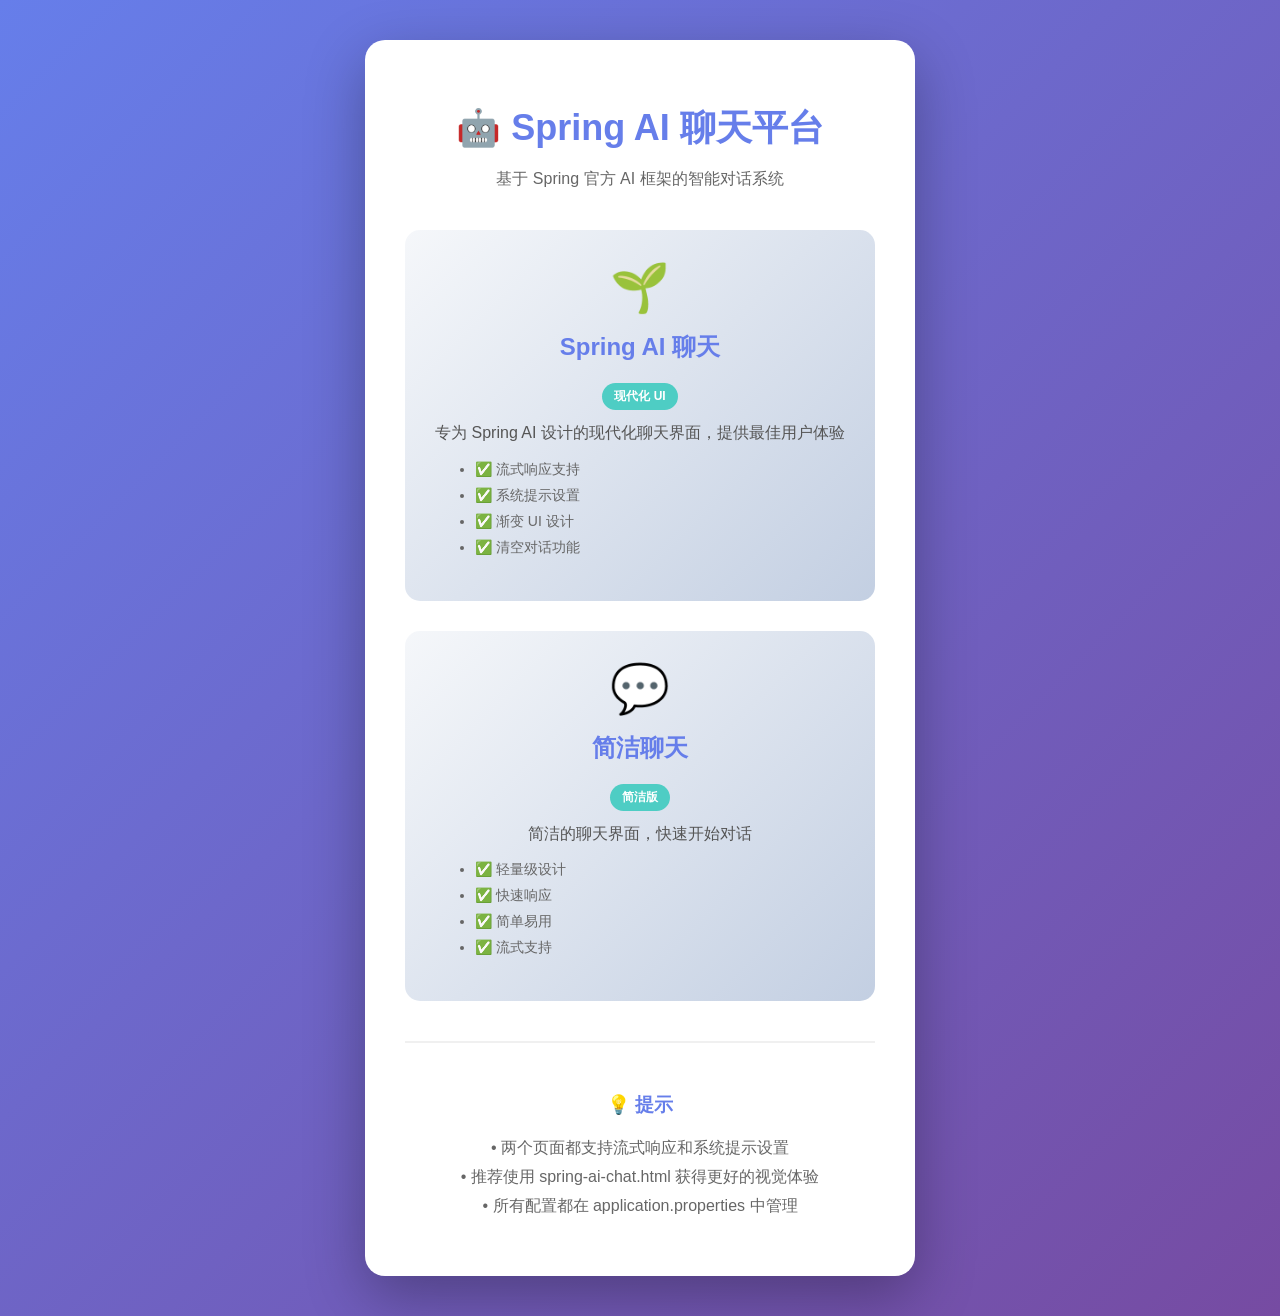
==== src/main/resources/static/index.html @ eeda5f2b "feat(chat): 集成 Spring AI 聊天记忆功能和服务 - 添加 spring-ai-client-chat 依赖支持聊天记忆 - 创建 ChatMemoryService 管理多轮对话" ====
<!DOCTYPE html>
<html lang="zh-CN">
<head>
    <meta charset="UTF-8">
    <meta name="viewport" content="width=device-width, initial-scale=1.0">
    <title>Spring AI 聊天平台</title>
    <style>
        body {
            font-family: 'Segoe UI', Tahoma, Geneva, Verdana, sans-serif;
            max-width: 1000px;
            margin: 0 auto;
            padding: 40px 20px;
            background: linear-gradient(135deg, #667eea 0%, #764ba2 100%);
            min-height: 100vh;
            display: flex;
            align-items: center;
            justify-content: center;
        }
        .container {
            background: white;
            border-radius: 20px;
            padding: 40px;
            box-shadow: 0 20px 60px rgba(0,0,0,0.3);
            text-align: center;
        }
        h1 {
            color: #667eea;
            margin-bottom: 10px;
            font-size: 36px;
        }
        .subtitle {
            color: #666;
            margin-bottom: 40px;
            font-size: 16px;
        }
        .cards {
            display: grid;
            grid-template-columns: repeat(auto-fit, minmax(300px, 1fr));
            gap: 30px;
            margin-top: 30px;
        }
        .card {
            background: linear-gradient(135deg, #f5f7fa 0%, #c3cfe2 100%);
            border-radius: 15px;
            padding: 30px;
            transition: transform 0.3s, box-shadow 0.3s;
            cursor: pointer;
            text-decoration: none;
            color: inherit;
            display: block;
        }
        .card:hover {
            transform: translateY(-10px);
            box-shadow: 0 15px 40px rgba(0,0,0,0.2);
        }
        .card-icon {
            font-size: 48px;
            margin-bottom: 15px;
        }
        .card h2 {
            color: #667eea;
            margin: 10px 0;
            font-size: 24px;
        }
        .card p {
            color: #555;
            line-height: 1.6;
            margin: 10px 0;
        }
        .badge {
            display: inline-block;
            padding: 5px 12px;
            border-radius: 20px;
            font-size: 12px;
            font-weight: bold;
            margin-top: 10px;
        }
        .badge-langchain {
            background-color: #ff6b6b;
            color: white;
        }
        .badge-spring {
            background-color: #4ecdc4;
            color: white;
        }
        .features {
            text-align: left;
            margin-top: 15px;
            font-size: 14px;
        }
        .features li {
            margin: 8px 0;
            color: #666;
        }
    </style>
</head>
<body>
    <div class="container">
        <h1>🤖 Spring AI 聊天平台</h1>
        <p class="subtitle">基于 Spring 官方 AI 框架的智能对话系统</p>
        
        <div class="cards">
            <a href="/spring-ai-chat.html" class="card">
                <div class="card-icon">🌱</div>
                <h2>Spring AI 聊天</h2>
                <span class="badge badge-spring">现代化 UI</span>
                <p>专为 Spring AI 设计的现代化聊天界面，提供最佳用户体验</p>
                <ul class="features">
                    <li>✅ 流式响应支持</li>
                    <li>✅ 系统提示设置</li>
                    <li>✅ 渐变 UI 设计</li>
                    <li>✅ 清空对话功能</li>
                </ul>
            </a>
            
            <a href="/chat.html" class="card">
                <div class="card-icon">💬</div>
                <h2>简洁聊天</h2>
                <span class="badge badge-spring">简洁版</span>
                <p>简洁的聊天界面，快速开始对话</p>
                <ul class="features">
                    <li>✅ 轻量级设计</li>
                    <li>✅ 快速响应</li>
                    <li>✅ 简单易用</li>
                    <li>✅ 流式支持</li>
                </ul>
            </a>
        </div>
        
        <div style="margin-top: 40px; padding-top: 30px; border-top: 2px solid #f0f0f0;">
            <h3 style="color: #667eea; margin-bottom: 15px;">💡 提示</h3>
            <p style="color: #666; line-height: 1.8;">
                • 两个页面都支持流式响应和系统提示设置<br>
                • 推荐使用 spring-ai-chat.html 获得更好的视觉体验<br>
                • 所有配置都在 application.properties 中管理
            </p>
        </div>
    </div>
</body>
</html>
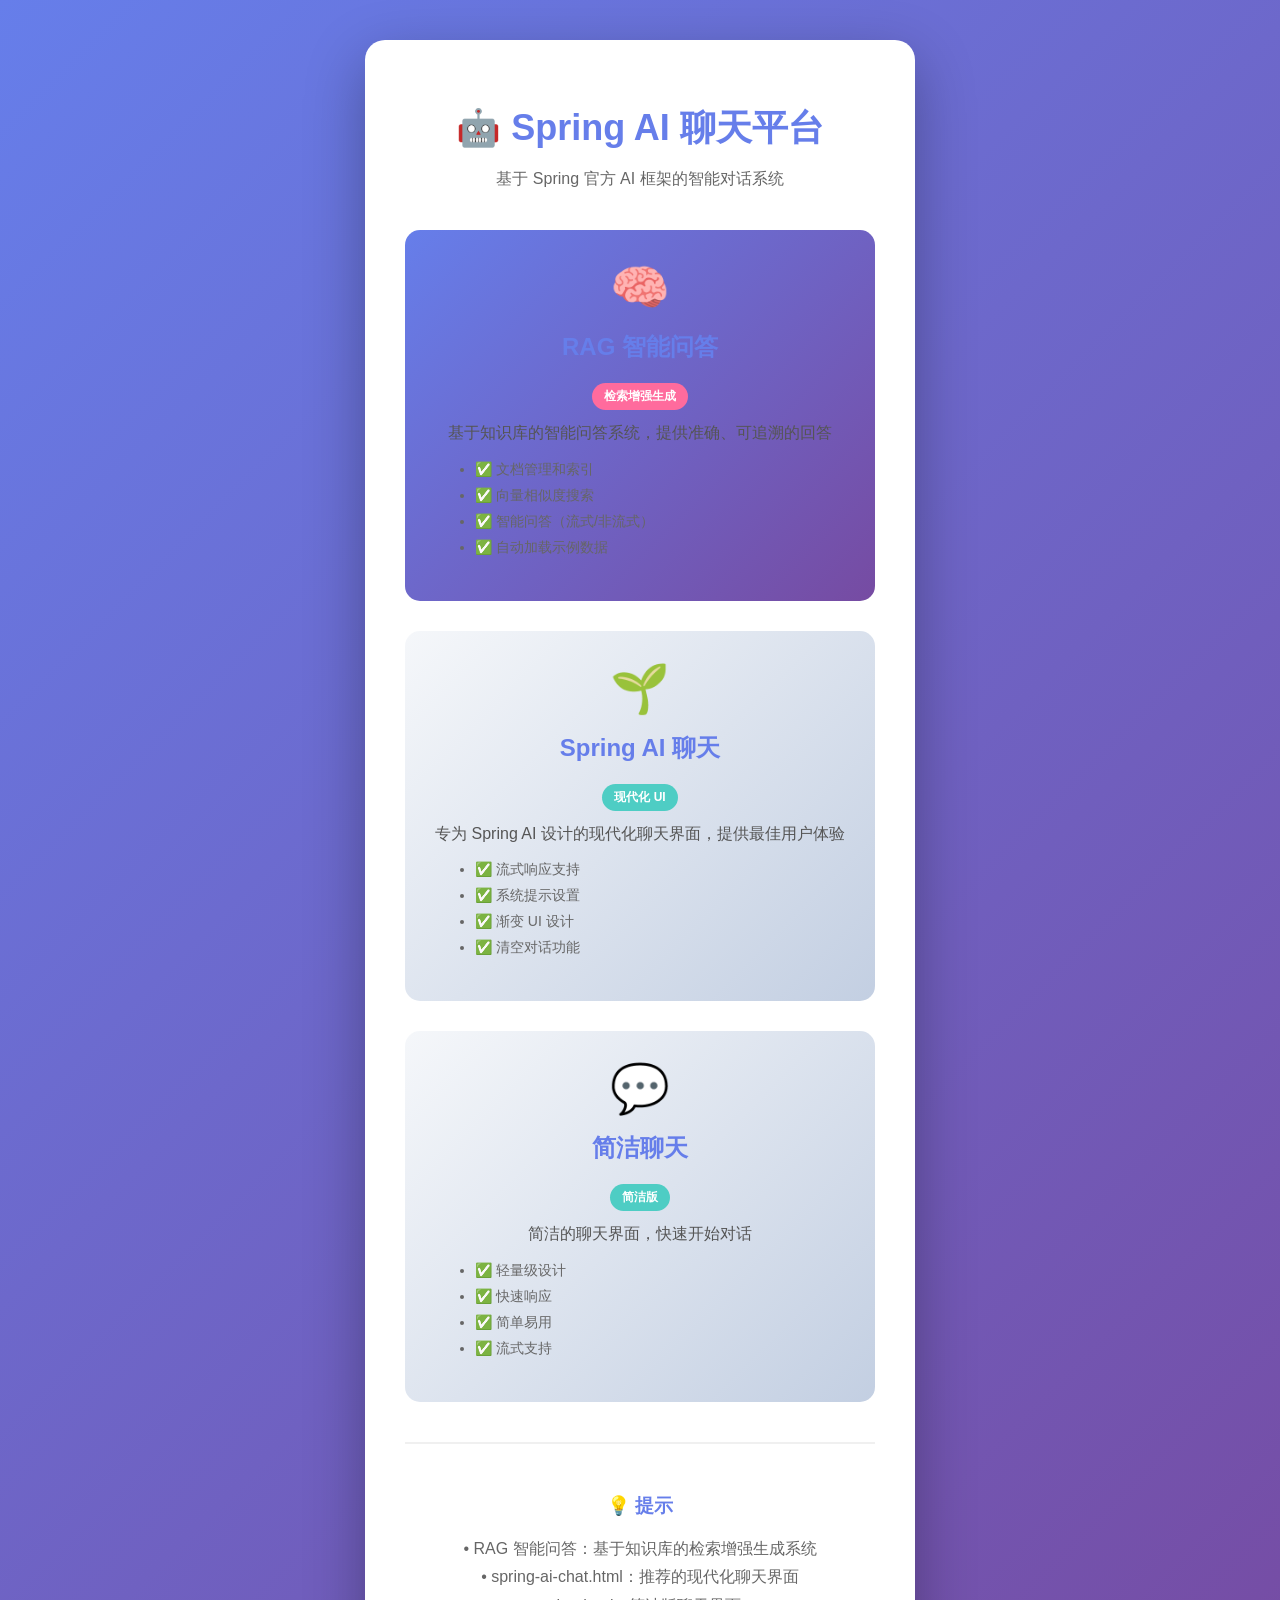
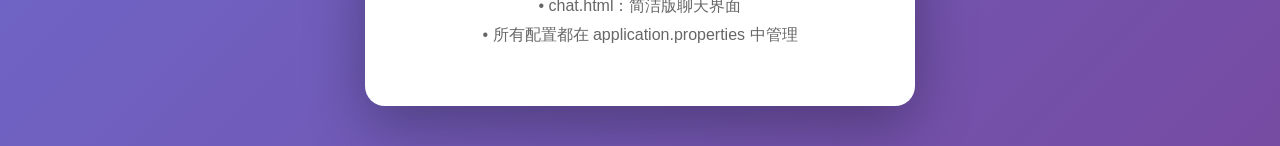
==== commit 2d49a83d: "feat(chat): 添加RAG智能问答功能和会话管理 - 集成PDF文档读取器依赖支持文档解析 - 添加RAG智能问答页面提供知识库检索功能 - 实现会话侧边栏显示历史会话列表 - 新增获取所有会" ====
--- a/src/main/resources/static/index.html
+++ b/src/main/resources/static/index.html
@@ -53,6 +53,15 @@
             transform: translateY(-10px);
             box-shadow: 0 15px 40px rgba(0,0,0,0.2);
         }
+        .card-rag {
+            background: linear-gradient(135deg, #667eea 0%, #764ba2 100%);
+            color: white;
+        }
+        .card-rag h2,
+        .card-rag p,
+        .card-rag li {
+            color: white;
+        }
         .card-icon {
             font-size: 48px;
             margin-bottom: 15px;
@@ -83,6 +92,10 @@
             background-color: #4ecdc4;
             color: white;
         }
+        .badge-rag {
+            background-color: #ff6b9d;
+            color: white;
+        }
         .features {
             text-align: left;
             margin-top: 15px;
@@ -100,6 +113,19 @@
         <p class="subtitle">基于 Spring 官方 AI 框架的智能对话系统</p>
         
         <div class="cards">
+            <a href="/rag-chat.html" class="card card-rag">
+                <div class="card-icon">🧠</div>
+                <h2>RAG 智能问答</h2>
+                <span class="badge badge-rag">检索增强生成</span>
+                <p>基于知识库的智能问答系统，提供准确、可追溯的回答</p>
+                <ul class="features">
+                    <li>✅ 文档管理和索引</li>
+                    <li>✅ 向量相似度搜索</li>
+                    <li>✅ 智能问答（流式/非流式）</li>
+                    <li>✅ 自动加载示例数据</li>
+                </ul>
+            </a>
+            
             <a href="/spring-ai-chat.html" class="card">
                 <div class="card-icon">🌱</div>
                 <h2>Spring AI 聊天</h2>
@@ -130,8 +156,9 @@
         <div style="margin-top: 40px; padding-top: 30px; border-top: 2px solid #f0f0f0;">
             <h3 style="color: #667eea; margin-bottom: 15px;">💡 提示</h3>
             <p style="color: #666; line-height: 1.8;">
-                • 两个页面都支持流式响应和系统提示设置<br>
-                • 推荐使用 spring-ai-chat.html 获得更好的视觉体验<br>
+                • RAG 智能问答：基于知识库的检索增强生成系统<br>
+                • spring-ai-chat.html：推荐的现代化聊天界面<br>
+                • chat.html：简洁版聊天界面<br>
                 • 所有配置都在 application.properties 中管理
             </p>
         </div>
